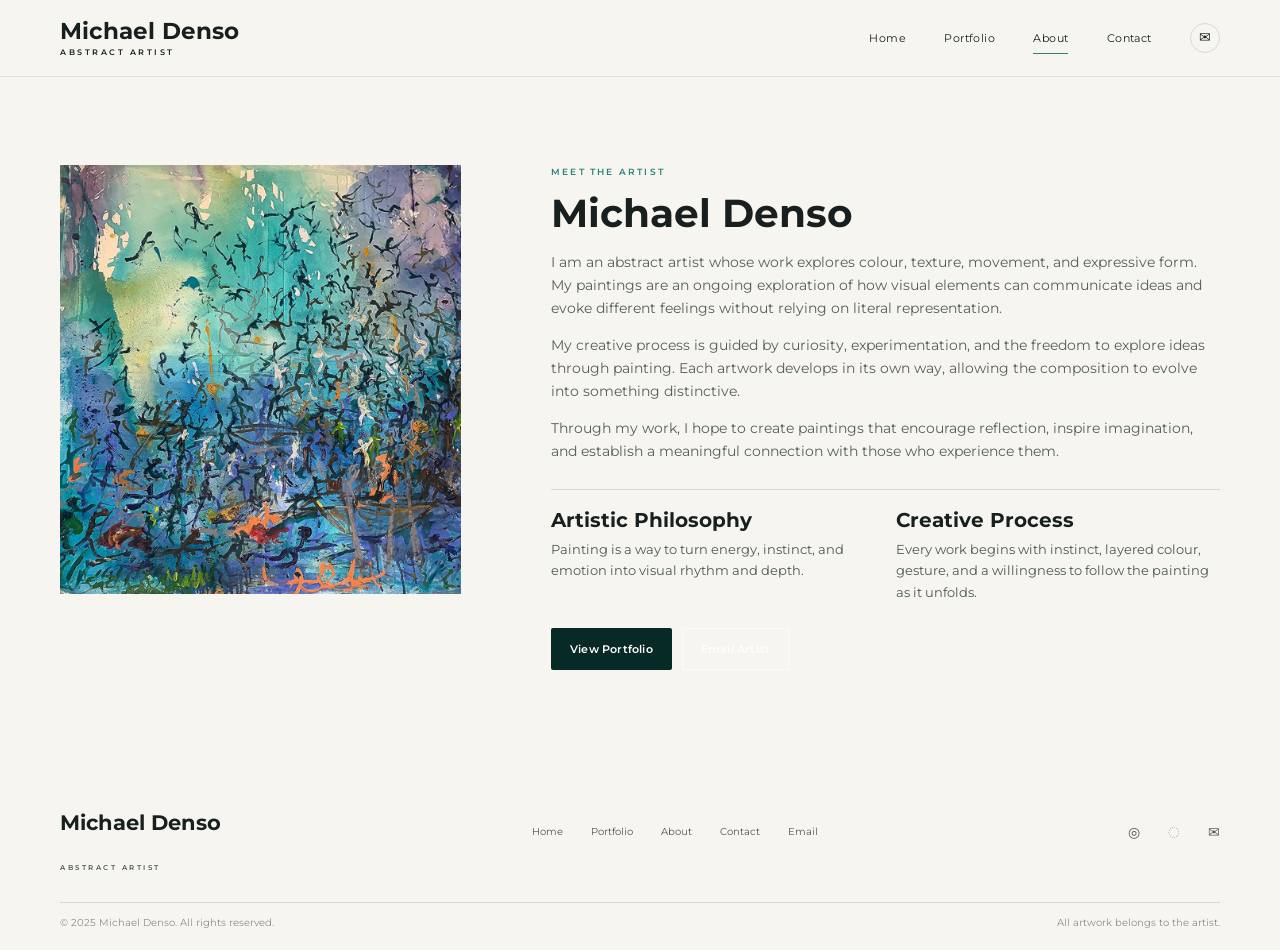
==== about.html @ 4f9e9b31 "Build responsive artist portfolio" ====
<!DOCTYPE html>
<html lang="en">
  <head>
    <meta charset="UTF-8" />
    <meta name="viewport" content="width=device-width, initial-scale=1.0" />
    <meta
      name="description"
      content="Learn about abstract artist Michael Denso, his process, and the ideas behind his paintings."
    />
    <title>About | Michael Denso</title>
    <link rel="stylesheet" href="css/style.css" />
  </head>
  <body data-page="about">
    <header class="site-header">
      <div class="container header-inner">
        <a href="index.html" class="brand" aria-label="Michael Denso home page">
          <span class="brand-name">Michael Denso</span>
          <span class="brand-subtitle">ABSTRACT ARTIST</span>
        </a>

        <button
          class="nav-toggle"
          type="button"
          aria-expanded="false"
          aria-controls="siteNav"
          aria-label="Open navigation menu"
        >
          <span></span>
          <span></span>
          <span></span>
        </button>

        <nav class="site-nav" id="siteNav" aria-label="Main navigation">
          <a href="index.html" class="nav-link">Home</a>
          <a href="portfolio.html" class="nav-link">Portfolio</a>
          <a href="about.html" class="nav-link active">About</a>
          <a href="contact.html" class="nav-link">Contact</a>
          <a href="mailto:michaeldenso@gmail.com" class="nav-email" aria-label="Email Michael Denso">✉</a>
        </nav>
      </div>
    </header>

    <main class="page-shell">
      <section class="page-section about-section">
        <div class="container about-grid">
          <div class="about-image-panel">
            <img src="img/u.jpeg" alt="Portrait of artist Michael Denso standing before an abstract painting" class="about-portrait" />
          </div>
          <div class="about-copy">
            <p class="section-kicker">MEET THE ARTIST</p>
            <h1>Michael Denso</h1>

            <div class="about-text-block">
              <p>
                I am an abstract artist whose work explores colour, texture, movement, and expressive form.
                My paintings are an ongoing exploration of how visual elements can communicate ideas and evoke different feelings without relying on literal representation.
              </p>
              <p>
                My creative process is guided by curiosity, experimentation, and the freedom to explore ideas through painting.
                Each artwork develops in its own way, allowing the composition to evolve into something distinctive.
              </p>
              <p>
                Through my work, I hope to create paintings that encourage reflection, inspire imagination, and establish a meaningful connection with those who experience them.
              </p>
            </div>

            <div class="about-details">
              <div>
                <h2>Artistic Philosophy</h2>
                <p>Painting is a way to turn energy, instinct, and emotion into visual rhythm and depth.</p>
              </div>
              <div>
                <h2>Creative Process</h2>
                <p>Every work begins with instinct, layered colour, gesture, and a willingness to follow the painting as it unfolds.</p>
              </div>
            </div>

            <div class="about-actions">
              <a href="portfolio.html" class="btn btn-primary">View Portfolio</a>
              <a href="mailto:michaeldenso@gmail.com?subject=Enquiry" class="btn btn-secondary">Email Artist</a>
            </div>
          </div>
        </div>
      </section>
    </main>

    <footer class="site-footer">
      <div class="container footer-inner">
        <div>
          <p class="footer-name">Michael Denso</p>
          <p class="footer-subtitle">ABSTRACT ARTIST</p>
        </div>
        <div class="footer-links">
          <a href="index.html">Home</a>
          <a href="portfolio.html">Portfolio</a>
          <a href="about.html">About</a>
          <a href="contact.html">Contact</a>
          <a href="mailto:michaeldenso@gmail.com">Email</a>
        </div>
        <div class="footer-social" aria-label="Social media links">
          <a href="#" aria-label="Instagram">◎</a>
          <a href="#" aria-label="Facebook">◌</a>
          <a href="#" aria-label="Mail">✉</a>
        </div>
      </div>
      <div class="container footer-meta">
        <p>© 2025 Michael Denso. All rights reserved.</p>
        <p>All artwork belongs to the artist.</p>
      </div>
    </footer>

    <script src="js/main.js"></script>
  </body>
</html>
---- css/style.css ----
@import url("https://fonts.googleapis.com/css2?family=Montserrat:wght@300;400;500;600;700&display=swap");

:root {
	--paper: #f7f5f0;
	--paper-deep: #eeeae2;
	--white: #fffefa;
	--ink: #17201e;
	--muted: #4e5954;
	--line: #d9d8d0;
	--green: #123b35;
	--green-dark: #082a27;
	--teal: #2d817b;
	--serif: "Montserrat", "Segoe UI", Arial, sans-serif;
	--sans: "Montserrat", "Segoe UI", Arial, sans-serif;
	--content: 1160px;
	--ease: 260ms ease;
}

*,
*::before,
*::after {
	box-sizing: border-box;
}

html {
	scroll-behavior: smooth;
}

body {
	margin: 0;
	color: var(--ink);
	background: var(--paper);
	font-family: var(--sans);
	font-size: 16px;
	font-weight: 400;
	line-height: 1.65;
	-webkit-font-smoothing: antialiased;
}

img {
	display: block;
	max-width: 100%;
}

a {
	color: inherit;
	text-decoration: none;
}

button,
input,
textarea {
	font: inherit;
}

.container {
	width: min(var(--content), calc(100% - 64px));
	margin-inline: auto;
}

.hidden {
	display: none !important;
}

.site-header {
	position: relative;
	z-index: 20;
	background: var(--paper);
	border-bottom: 1px solid rgba(23, 32, 30, 0.09);
}

body[data-page="home"] .site-header {
	position: absolute;
	inset: 0 0 auto;
	border-bottom: 0;
	color: var(--white);
	background: transparent;
}

body[data-page="home"] .brand-subtitle,
body[data-page="home"] .nav-link,
body[data-page="home"] .nav-email {
	color: var(--white);
}

body[data-page="home"] .nav-email,
body[data-page="home"] .nav-toggle {
	border-color: rgba(255, 255, 255, 0.45);
}

body[data-page="home"] .nav-toggle span {
	background: var(--white);
}

.header-inner {
	min-height: 76px;
	display: flex;
	align-items: center;
	justify-content: space-between;
	gap: 32px;
}

.brand {
	display: inline-flex;
	flex: 0 0 auto;
	flex-direction: column;
	align-items: flex-start;
	line-height: 1;
}

.brand-name,
.footer-name {
	font-family: var(--serif);
	font-size: 23px;
	font-weight: 700;
	font-style: normal;
	letter-spacing: 0;
}

.brand-subtitle,
.footer-subtitle {
	margin-top: 5px;
	font-size: 8px;
	font-weight: 600;
	letter-spacing: 2.5px;
}

.site-nav {
	display: flex;
	align-items: center;
	gap: clamp(20px, 3vw, 42px);
}

.nav-link,
.nav-email {
	color: var(--ink);
	font-size: 11px;
	letter-spacing: 0.4px;
	transition: color var(--ease);
}

.nav-link {
	position: relative;
	padding-block: 10px;
}

.nav-link::after {
	position: absolute;
	right: 0;
	bottom: 3px;
	left: 0;
	height: 1px;
	background: var(--teal);
	content: "";
	transform: scaleX(0);
	transform-origin: left;
	transition: transform var(--ease);
}

.nav-link:hover::after,
.nav-link.active::after {
	transform: scaleX(1);
}

.nav-email {
	display: grid;
	width: 30px;
	height: 30px;
	place-items: center;
	border: 1px solid var(--line);
	border-radius: 50%;
	font-size: 14px;
}

.nav-toggle {
	display: none;
	width: 42px;
	height: 42px;
	padding: 10px;
	border: 1px solid var(--line);
	border-radius: 50%;
	background: transparent;
	cursor: pointer;
}

.nav-toggle span {
	display: block;
	height: 1px;
	margin: 5px 0;
	background: var(--ink);
	transition: transform var(--ease), opacity var(--ease);
}

.nav-toggle[aria-expanded="true"] span:first-child {
	transform: translateY(6px) rotate(45deg);
}

.nav-toggle[aria-expanded="true"] span:nth-child(2) {
	opacity: 0;
}

.nav-toggle[aria-expanded="true"] span:last-child {
	transform: translateY(-6px) rotate(-45deg);
}

.hero {
	position: relative;
	min-height: min(650px, 72vw);
	display: flex;
	align-items: center;
	overflow: hidden;
	color: var(--white);
	background-color: var(--green-dark);
	background-image: url("../img/2.jpeg");
	background-position: center 43%;
	background-size: cover;
}

.hero::before {
	position: absolute;
	inset: 0;
	background: linear-gradient(90deg, rgba(4, 24, 20, 0.76) 0%, rgba(4, 24, 20, 0.42) 38%, rgba(4, 24, 20, 0.03) 100%);
	content: "";
}

.hero-overlay {
	position: absolute;
	inset: 0;
	background: linear-gradient(0deg, rgba(2, 18, 16, 0.18), transparent 60%);
}

.hero-inner {
	position: relative;
	z-index: 1;
	padding-block: 74px;
}

.hero-copy {
	max-width: 550px;
	animation: rise-in 850ms both;
}

.eyebrow,
.section-kicker {
	margin: 0 0 13px;
	font-size: 9px;
	font-weight: 600;
	letter-spacing: 2.2px;
	text-transform: uppercase;
}

.eyebrow {
	color: rgba(255, 255, 255, 0.82);
}

.hero h1,
.page-section h1,
.page-section h2 {
	margin: 0;
	font-family: var(--serif);
	font-weight: 700;
	letter-spacing: 0;
	line-height: 1.07;
}

.hero h1 {
	max-width: 480px;
	font-size: clamp(48px, 6.5vw, 82px);
}

.hero-subtext {
	margin: 18px 0 0;
	font-family: var(--serif);
	font-size: 19px;
}

.hero-description {
	max-width: 470px;
	margin: 13px 0 0;
	color: rgba(255, 255, 255, 0.87);
	font-size: 15px;
	line-height: 1.8;
}

.hero-actions {
	display: flex;
	flex-wrap: wrap;
	gap: 10px;
	margin-top: 25px;
}

.btn {
	display: inline-flex;
	min-height: 42px;
	align-items: center;
	justify-content: center;
	padding: 10px 18px;
	border: 1px solid transparent;
	border-radius: 2px;
	font-size: 11px;
	font-weight: 600;
	letter-spacing: 0.2px;
	transition: color var(--ease), background-color var(--ease), border-color var(--ease), transform var(--ease);
}

.btn:hover {
	transform: translateY(-2px);
}

.btn-primary {
	color: var(--white);
	background: var(--green-dark);
}

.btn-primary:hover {
	background: var(--teal);
}

.hero .btn-primary,
.cta-panel .btn-primary {
	color: var(--ink);
	background: var(--white);
}

.hero .btn-primary:hover,
.cta-panel .btn-primary:hover {
	color: var(--white);
	background: var(--teal);
}

.btn-secondary {
	border-color: rgba(255, 255, 255, 0.58);
	color: var(--white);
	background: rgba(255, 255, 255, 0.06);
}

.btn-secondary:hover {
	color: var(--ink);
	background: var(--white);
}

.page-section {
	padding-block: clamp(52px, 7vw, 88px);
}

.section-head {
	display: flex;
	align-items: baseline;
	justify-content: space-between;
	gap: 20px;
	margin-bottom: 24px;
}

.section-head h2,
.page-section h1 {
	font-size: clamp(27px, 3.3vw, 39px);
}

.text-link,
.art-link {
	border-bottom: 1px solid var(--line);
	color: var(--muted);
	font-size: 10px;
	letter-spacing: 0.7px;
	text-transform: uppercase;
	transition: color var(--ease), border-color var(--ease);
}

.text-link:hover,
.art-link:hover {
	border-color: var(--teal);
	color: var(--teal);
}

.featured-grid {
	display: grid;
	grid-template-columns: repeat(3, minmax(0, 1fr));
	gap: 18px;
}

.art-card,
.gallery-item {
	min-width: 0;
	background: transparent;
	animation: rise-in 700ms both;
}

.art-card:nth-child(2),
.gallery-item:nth-child(2) {
	animation-delay: 90ms;
}

.art-card:nth-child(3),
.gallery-item:nth-child(3) {
	animation-delay: 180ms;
}

.art-image-wrap,
.gallery-image-wrap {
	aspect-ratio: 1 / 1;
	overflow: hidden;
	background: var(--paper-deep);
}

.art-image,
.gallery-image {
	width: 100%;
	height: 100%;
	object-fit: cover;
	transition: transform 650ms cubic-bezier(0.2, 0.65, 0.3, 1);
}

.art-card:hover .art-image,
.gallery-item:hover .gallery-image {
	transform: scale(1.035);
}

.art-card-body,
.gallery-body {
	padding: 11px 1px 0;
}

.art-title,
.gallery-body h3 {
	margin: 0 0 3px;
	font-family: var(--serif);
	font-size: 17px;
	font-weight: 600;
}

.art-meta,
.gallery-meta {
	margin: 0;
	color: var(--muted);
	font-size: 12px;
	line-height: 1.75;
}

.art-link {
	display: inline-block;
	margin-top: 8px;
}

.intro-section {
	background: #efede7;
}

.intro-layout {
	display: grid;
	grid-template-columns: minmax(0, 1fr) minmax(0, 1.05fr);
	align-items: center;
	gap: clamp(36px, 7vw, 92px);
}

.intro-image-wrap {
	min-height: 330px;
	overflow: hidden;
	background: var(--paper-deep);
}

.intro-image {
	width: 100%;
	height: 100%;
	min-height: 330px;
	object-fit: cover;
	object-position: center 38%;
}

.section-kicker {
	color: var(--teal);
}

.intro-copy h2 {
	margin-bottom: 18px;
	font-size: clamp(31px, 3.4vw, 42px);
}

.intro-copy > p:not(.section-kicker) {
	max-width: 560px;
	margin: 0 0 22px;
	color: #555f5a;
	font-size: 15px;
}

.cta-section {
	padding-top: 0;
}

.cta-panel {
	position: relative;
	min-height: 310px;
	display: grid;
	place-items: center;
	overflow: hidden;
	color: var(--white);
	background-color: var(--green-dark);
	background-image: url("../img/3.jpeg");
	background-position: center 56%;
	background-size: cover;
}

.cta-panel::before {
	position: absolute;
	inset: 0;
	background: rgba(4, 30, 27, 0.76);
	content: "";
	transition: background-color 400ms ease;
}

.cta-panel:hover::before {
	background: rgba(4, 30, 27, 0.67);
}

.cta-copy {
	position: relative;
	z-index: 1;
	width: min(600px, calc(100% - 40px));
	padding-block: 48px;
	text-align: center;
}

.cta-copy h2 {
	font-size: clamp(27px, 3.4vw, 40px);
}

.cta-copy p {
	margin: 12px auto 20px;
	color: rgba(255, 255, 255, 0.83);
	font-size: 14px;
}

.site-footer {
	padding-top: 27px;
	background: var(--paper);
}

.footer-inner {
	display: flex;
	align-items: center;
	justify-content: space-between;
	gap: 24px;
	padding-bottom: 22px;
	border-bottom: 1px solid var(--line);
}

.footer-name {
	font-size: 21px;
}

.footer-subtitle {
	color: var(--muted);
	font-size: 7px;
}

.footer-links,
.footer-social {
	display: flex;
	align-items: center;
	gap: clamp(12px, 2.3vw, 28px);
}

.footer-links a,
.footer-social a {
	color: var(--muted);
	font-size: 10px;
	transition: color var(--ease);
}

.footer-links a:hover,
.footer-social a:hover {
	color: var(--teal);
}

.footer-social a {
	font-size: 14px;
}

.footer-meta {
	display: flex;
	justify-content: space-between;
	gap: 12px;
	padding-block: 12px 18px;
	color: #8b908c;
	font-size: 10px;
}

.footer-meta p {
	margin: 0;
}

.page-shell {
	min-height: 60vh;
}

.portfolio-section,
.artwork-section,
.about-section,
.contact-section {
	min-height: 65vh;
}

.section-head-compact {
	margin-bottom: 27px;
}

.section-head-compact .section-kicker {
	margin-bottom: 9px;
}

.filter-bar {
	display: flex;
	flex-wrap: wrap;
	gap: 8px;
	margin-bottom: 25px;
}

.filter-btn {
	min-height: 32px;
	padding: 7px 13px;
	border: 1px solid var(--line);
	border-radius: 99px;
	color: var(--muted);
	background: transparent;
	cursor: pointer;
	font-size: 10px;
	transition: color var(--ease), background var(--ease), border-color var(--ease);
}

.filter-btn:hover,
.filter-btn.is-active {
	border-color: var(--green-dark);
	color: var(--white);
	background: var(--green-dark);
}

.gallery-grid {
	display: grid;
	grid-template-columns: repeat(4, minmax(0, 1fr));
	gap: 26px 16px;
}

.gallery-item:nth-child(4n + 2) {
	animation-delay: 70ms;
}

.gallery-item:nth-child(4n + 3) {
	animation-delay: 140ms;
}

.gallery-item:nth-child(4n + 4) {
	animation-delay: 210ms;
}

.empty-state {
	padding: 34px 18px;
	border: 1px dashed var(--line);
	color: var(--muted);
	text-align: center;
}

.artwork-layout {
	display: grid;
	grid-template-columns: minmax(0, 1.25fr) minmax(280px, 0.75fr);
	align-items: start;
	gap: clamp(32px, 6vw, 76px);
}

.artwork-main-image {
	width: 100%;
	max-height: 78vh;
	object-fit: contain;
	background: var(--paper-deep);
}

.artwork-details {
	padding-top: 5px;
}

.breadcrumb {
	display: inline-block;
	margin-bottom: 22px;
	color: var(--muted);
	font-size: 11px;
	transition: color var(--ease);
}

.breadcrumb:hover {
	color: var(--teal);
}

.artwork-title {
	margin: 0 0 15px;
	font-family: var(--serif);
	font-size: clamp(32px, 4vw, 45px);
	font-weight: 700;
	line-height: 1.08;
}

.detail-meta {
	display: grid;
	gap: 5px;
	padding-block: 0 17px;
	border-bottom: 1px solid var(--line);
	color: var(--muted);
	font-size: 13px;
}

.detail-meta strong {
	color: var(--ink);
	font-weight: 600;
}

.artwork-description {
	margin-block: 18px;
	color: #555f5a;
	font-size: 14px;
}

.price-note {
	margin: 0 0 14px;
	font-family: var(--serif);
	font-size: 17px;
}

.artwork-actions {
	display: flex;
	flex-wrap: wrap;
	gap: 10px;
}

.related-grid {
	display: grid;
	grid-template-columns: repeat(3, minmax(0, 1fr));
	gap: 12px;
	margin-top: 28px;
}

.related-card img {
	width: 100%;
	aspect-ratio: 1;
	object-fit: cover;
	transition: opacity var(--ease);
}

.related-card:hover img {
	opacity: 0.8;
}

.not-found {
	max-width: 620px;
	margin: 30px auto;
	padding: 50px 24px;
	background: var(--paper-deep);
	text-align: center;
}

.not-found h1 {
	margin: 0 0 10px;
	font-family: var(--serif);
	font-size: 38px;
	font-weight: 700;
}

.not-found p {
	margin: 0 auto 20px;
	color: var(--muted);
}

.about-grid {
	display: grid;
	grid-template-columns: minmax(250px, 0.75fr) minmax(0, 1.25fr);
	align-items: start;
	gap: clamp(35px, 7vw, 90px);
}

.about-portrait {
	width: 100%;
	max-height: 680px;
	object-fit: cover;
	object-position: center 35%;
}

.about-copy h1 {
	margin-bottom: 16px;
}

.about-text-block {
	color: #555f5a;
	font-size: 14px;
}

.about-text-block p {
	margin: 0 0 14px;
}

.about-details {
	display: grid;
	grid-template-columns: repeat(2, minmax(0, 1fr));
	gap: 22px;
	margin-top: 26px;
	padding-top: 20px;
	border-top: 1px solid var(--line);
}

.about-details h2 {
	margin: 0 0 7px;
	font-size: 20px;
}

.about-details p {
	margin: 0;
	color: var(--muted);
	font-size: 13px;
}

.about-actions {
	display: flex;
	flex-wrap: wrap;
	gap: 10px;
	margin-top: 25px;
}

.contact-wrap {
	display: grid;
	grid-template-columns: minmax(220px, 0.8fr) minmax(0, 1.2fr);
	gap: clamp(35px, 8vw, 110px);
	align-items: start;
}

.contact-copy h1 {
	margin-bottom: 17px;
}

.contact-copy > p:not(.section-kicker):not(.contact-email-label) {
	max-width: 400px;
	color: var(--muted);
	font-size: 14px;
}

.contact-email-label {
	margin: 25px 0 4px;
	color: var(--muted);
	font-size: 10px;
	letter-spacing: 1px;
	text-transform: uppercase;
}

.contact-email {
	font-family: var(--serif);
	font-size: 17px;
}

.contact-form {
	padding: 0;
}

.field-group {
	margin-bottom: 14px;
}

.field-group label {
	display: block;
	margin-bottom: 5px;
	font-size: 11px;
	font-weight: 600;
}

.field-group input,
.field-group textarea {
	width: 100%;
	padding: 10px 11px;
	border: 1px solid var(--line);
	border-radius: 0;
	color: var(--ink);
	background: rgba(255, 255, 255, 0.42);
	font-size: 14px;
	transition: border-color var(--ease), background var(--ease);
}

.field-group input:focus,
.field-group textarea:focus {
	border-color: var(--teal);
	outline: 2px solid rgba(45, 129, 123, 0.16);
	background: var(--white);
}

.field-group textarea {
	min-height: 130px;
	resize: vertical;
}

.field-error {
	min-height: 16px;
	margin: 4px 0 0;
	color: #a23636;
	font-size: 11px;
}

.form-summary {
	margin-bottom: 16px;
	padding: 10px 12px;
	border-left: 2px solid #a23636;
	color: #722626;
	background: #f4e8e5;
	font-size: 12px;
}

.send-note {
	max-width: 480px;
	margin-top: 11px;
	color: var(--muted);
	font-size: 12px;
}

:focus-visible {
	outline: 2px solid var(--teal);
	outline-offset: 3px;
}

@keyframes rise-in {
	from {
		opacity: 0;
		transform: translateY(14px);
	}
	to {
		opacity: 1;
		transform: translateY(0);
	}
}

@media (max-width: 900px) {
	.container {
		width: min(var(--content), calc(100% - 42px));
	}

	.gallery-grid {
		grid-template-columns: repeat(3, minmax(0, 1fr));
	}

	.artwork-layout {
		grid-template-columns: minmax(0, 1.1fr) minmax(240px, 0.9fr);
		gap: 30px;
	}

	.intro-layout,
	.about-grid,
	.contact-wrap {
		gap: 30px;
	}

	.footer-inner {
		flex-wrap: wrap;
	}
}

@media (max-width: 680px) {
	.container {
		width: calc(100% - 36px);
	}

	.header-inner {
		min-height: 68px;
	}

	.brand-name {
		font-size: 21px;
	}

	.nav-toggle {
		display: block;
		flex: 0 0 auto;
	}

	.site-nav {
		position: absolute;
		top: calc(100% + 1px);
		right: 0;
		left: 0;
		display: flex;
		flex-direction: column;
		align-items: stretch;
		gap: 0;
		padding: 8px 18px 14px;
		border-bottom: 1px solid var(--line);
		background: var(--paper);
		opacity: 0;
		pointer-events: none;
		transform: translateY(-8px);
		transition: opacity var(--ease), transform var(--ease);
	}

	.site-nav.is-open {
		opacity: 1;
		pointer-events: auto;
		transform: translateY(0);
	}

	body[data-page="home"] .site-nav {
		background: var(--paper);
	}

	body[data-page="home"] .site-nav .nav-link,
	body[data-page="home"] .site-nav .nav-email {
		color: var(--ink);
	}

	body[data-page="home"] .site-nav .nav-email {
		border-color: var(--line);
	}

	.nav-link {
		padding: 12px 0;
		border-bottom: 1px solid rgba(23, 32, 30, 0.08);
	}

	.nav-link::after {
		display: none;
	}

	.nav-email {
		margin-top: 11px;
	}

	.hero {
		min-height: 570px;
		min-height: min(690px, calc(100svh - 68px));
		align-items: end;
		background-position: 52% center;
	}

	.hero::before {
		background: linear-gradient(0deg, rgba(4, 22, 19, 0.78), rgba(4, 22, 19, 0.25) 76%, rgba(4, 22, 19, 0.05));
	}

	.hero-inner {
		padding-block: 45px 38px;
	}

	.hero h1 {
		max-width: 390px;
		font-size: clamp(48px, 14vw, 68px);
	}

	.hero-subtext {
		font-size: 17px;
	}

	.hero-description {
		font-size: 12px;
	}

	.page-section {
		padding-block: 52px;
	}

	.featured-grid {
		grid-template-columns: repeat(2, minmax(0, 1fr));
		gap: 20px 12px;
	}

	.featured-grid .art-card:last-child {
		display: none;
	}

	.section-head {
		align-items: baseline;
		margin-bottom: 17px;
	}

	.section-head h2,
	.page-section h1 {
		font-size: 29px;
	}

	.intro-section {
		padding-block: 34px;
	}

	.intro-layout,
	.about-grid,
	.contact-wrap,
	.artwork-layout {
		grid-template-columns: 1fr;
	}

	.intro-layout {
		gap: 23px;
	}

	.intro-image-wrap,
	.intro-image {
		min-height: 0;
		height: auto;
		aspect-ratio: 4 / 3;
	}

	.intro-copy {
		padding: 0 1px 5px;
	}

	.intro-copy h2 {
		font-size: 32px;
	}

	.cta-section {
		padding-top: 0;
	}

	.cta-panel {
		min-height: 290px;
	}

	.footer-inner {
		align-items: flex-start;
		flex-direction: column;
		gap: 15px;
	}

	.footer-links {
		flex-wrap: wrap;
		gap: 10px 18px;
	}

	.footer-meta {
		flex-direction: column;
		gap: 4px;
	}

	.gallery-grid {
		grid-template-columns: repeat(2, minmax(0, 1fr));
		gap: 21px 12px;
	}

	.artwork-layout {
		gap: 25px;
	}

	.artwork-main-image {
		max-height: none;
	}

	.related-grid {
		gap: 8px;
	}

	.about-portrait {
		max-height: 520px;
		aspect-ratio: 4 / 3;
	}

	.about-details {
		gap: 16px;
	}

	.contact-form {
		margin-top: 4px;
	}
}

@media (max-width: 390px) {
	.container {
		width: calc(100% - 28px);
	}

	.featured-grid,
	.gallery-grid {
		grid-template-columns: 1fr;
	}

	.featured-grid .art-card:last-child {
		display: block;
	}

	.hero-actions {
		align-items: stretch;
		flex-direction: column;
		width: fit-content;
	}

	.about-details {
		grid-template-columns: 1fr;
	}
}

@media (prefers-reduced-motion: reduce) {
	html {
		scroll-behavior: auto;
	}

	*,
	*::before,
	*::after {
		animation-duration: 0.01ms !important;
		animation-iteration-count: 1 !important;
		scroll-behavior: auto !important;
		transition-duration: 0.01ms !important;
	}
}
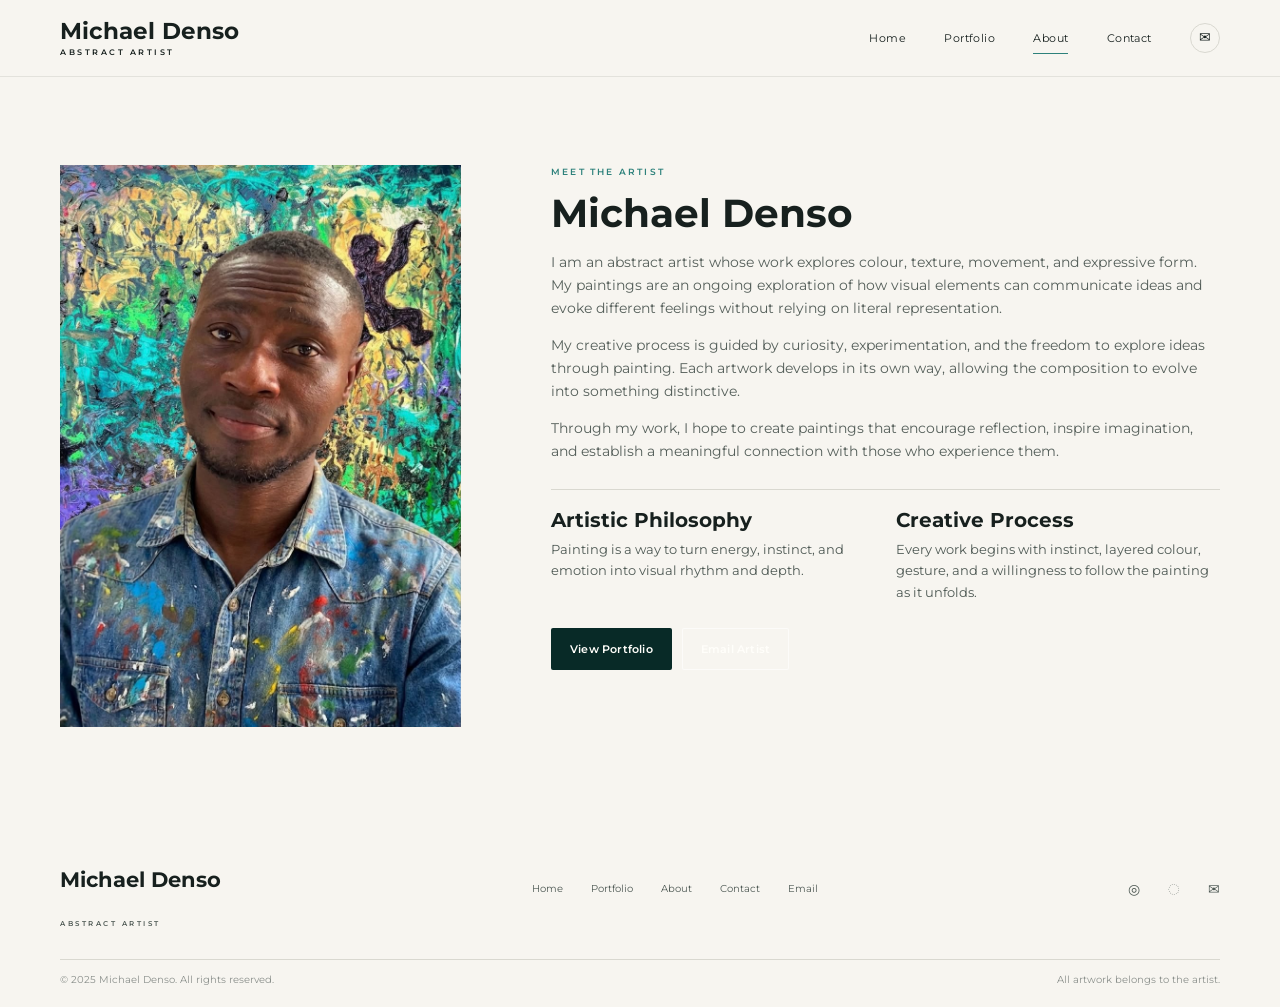
==== commit 8e41953c: "Update artist portfolio imagery Co-authored-by: Copilot <223556219+Copilot@users.noreply.github.com>" ====
--- a/about.html
+++ b/about.html
@@ -44,7 +44,7 @@
       <section class="page-section about-section">
         <div class="container about-grid">
           <div class="about-image-panel">
-            <img src="img/u.jpeg" alt="Portrait of artist Michael Denso standing before an abstract painting" class="about-portrait" />
+            <img src="img/9.jpeg" alt="Portrait of artist Michael Denso standing before an abstract painting" class="about-portrait" />
           </div>
           <div class="about-copy">
             <p class="section-kicker">MEET THE ARTIST</p>
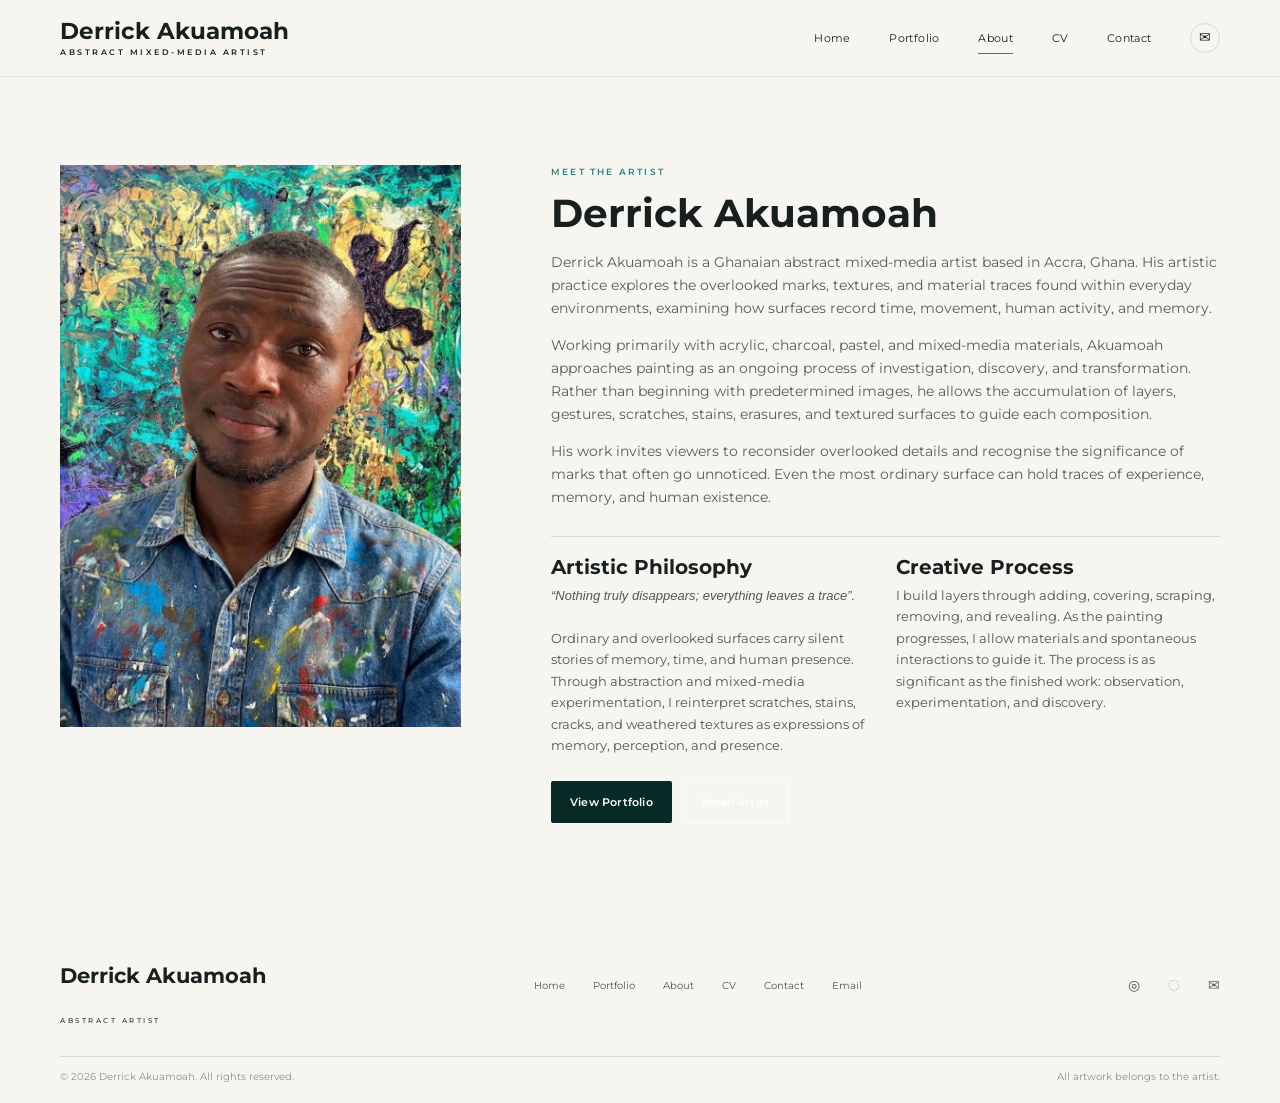
==== commit ad5b519a: "Update artist portfolio and README" ====
--- a/about.html
+++ b/about.html
@@ -5,17 +5,17 @@
     <meta name="viewport" content="width=device-width, initial-scale=1.0" />
     <meta
       name="description"
-      content="Learn about abstract artist Michael Denso, his process, and the ideas behind his paintings."
+      content="Learn about Ghanaian abstract mixed-media artist Derrick Akuamoah, his philosophy, and artistic process."
     />
-    <title>About | Michael Denso</title>
+    <title>About | Derrick Akuamoah</title>
     <link rel="stylesheet" href="css/style.css" />
   </head>
   <body data-page="about">
     <header class="site-header">
       <div class="container header-inner">
-        <a href="index.html" class="brand" aria-label="Michael Denso home page">
-          <span class="brand-name">Michael Denso</span>
-          <span class="brand-subtitle">ABSTRACT ARTIST</span>
+        <a href="index.html" class="brand" aria-label="Derrick Akuamoah home page">
+          <span class="brand-name">Derrick Akuamoah</span>
+          <span class="brand-subtitle">ABSTRACT MIXED-MEDIA ARTIST</span>
         </a>
 
         <button
@@ -34,8 +34,9 @@
           <a href="index.html" class="nav-link">Home</a>
           <a href="portfolio.html" class="nav-link">Portfolio</a>
           <a href="about.html" class="nav-link active">About</a>
+          <a href="cv.html" class="nav-link">CV</a>
           <a href="contact.html" class="nav-link">Contact</a>
-          <a href="mailto:michaeldenso@gmail.com" class="nav-email" aria-label="Email Michael Denso">✉</a>
+          <a href="mailto:34feetart@gmail.com" class="nav-email" aria-label="Email Derrick Akuamoah">✉</a>
         </nav>
       </div>
     </header>
@@ -44,40 +45,53 @@
       <section class="page-section about-section">
         <div class="container about-grid">
           <div class="about-image-panel">
-            <img src="img/9.jpeg" alt="Portrait of artist Michael Denso standing before an abstract painting" class="about-portrait" />
+            <img src="img/9.jpeg" alt="Portrait of artist Derrick Akuamoah standing before an abstract painting" class="about-portrait" />
           </div>
           <div class="about-copy">
             <p class="section-kicker">MEET THE ARTIST</p>
-            <h1>Michael Denso</h1>
+            <h1>Derrick Akuamoah</h1>
 
             <div class="about-text-block">
               <p>
-                I am an abstract artist whose work explores colour, texture, movement, and expressive form.
-                My paintings are an ongoing exploration of how visual elements can communicate ideas and evoke different feelings without relying on literal representation.
+                Derrick Akuamoah is a Ghanaian abstract mixed-media artist based in Accra, Ghana.
+                His artistic practice explores the overlooked marks, textures, and material traces found within everyday environments,
+                examining how surfaces record time, movement, human activity, and memory.
               </p>
               <p>
-                My creative process is guided by curiosity, experimentation, and the freedom to explore ideas through painting.
-                Each artwork develops in its own way, allowing the composition to evolve into something distinctive.
+                Working primarily with acrylic, charcoal, pastel, and mixed-media materials, Akuamoah approaches painting as an ongoing
+                process of investigation, discovery, and transformation. Rather than beginning with predetermined images, he allows the
+                accumulation of layers, gestures, scratches, stains, erasures, and textured surfaces to guide each composition.
               </p>
               <p>
-                Through my work, I hope to create paintings that encourage reflection, inspire imagination, and establish a meaningful connection with those who experience them.
+                His work invites viewers to reconsider overlooked details and recognise the significance of marks that often go unnoticed.
+                Even the most ordinary surface can hold traces of experience, memory, and human existence.
               </p>
             </div>
 
             <div class="about-details">
               <div>
                 <h2>Artistic Philosophy</h2>
-                <p>Painting is a way to turn energy, instinct, and emotion into visual rhythm and depth.</p>
+                <p>
+                  <em>“Nothing truly disappears; everything leaves a trace”.</em>
+                  <br /><br />
+                  Ordinary and overlooked surfaces carry silent stories of memory, time, and human presence.
+                  Through abstraction and mixed-media experimentation, I reinterpret scratches, stains, cracks,
+                  and weathered textures as expressions of memory, perception, and presence.
+                </p>
               </div>
               <div>
                 <h2>Creative Process</h2>
-                <p>Every work begins with instinct, layered colour, gesture, and a willingness to follow the painting as it unfolds.</p>
+                <p>
+                  I build layers through adding, covering, scraping, removing, and revealing. As the painting progresses,
+                  I allow materials and spontaneous interactions to guide it. The process is as significant as the finished work:
+                  observation, experimentation, and discovery.
+                </p>
               </div>
             </div>
 
             <div class="about-actions">
               <a href="portfolio.html" class="btn btn-primary">View Portfolio</a>
-              <a href="mailto:michaeldenso@gmail.com?subject=Enquiry" class="btn btn-secondary">Email Artist</a>
+              <a href="mailto:34feetart@gmail.com?subject=Enquiry" class="btn btn-secondary">Email Artist</a>
             </div>
           </div>
         </div>
@@ -87,28 +101,29 @@
     <footer class="site-footer">
       <div class="container footer-inner">
         <div>
-          <p class="footer-name">Michael Denso</p>
+          <p class="footer-name">Derrick Akuamoah</p>
           <p class="footer-subtitle">ABSTRACT ARTIST</p>
         </div>
         <div class="footer-links">
           <a href="index.html">Home</a>
           <a href="portfolio.html">Portfolio</a>
           <a href="about.html">About</a>
+          <a href="cv.html">CV</a>
           <a href="contact.html">Contact</a>
-          <a href="mailto:michaeldenso@gmail.com">Email</a>
+          <a href="mailto:34feetart@gmail.com">Email</a>
         </div>
         <div class="footer-social" aria-label="Social media links">
           <a href="#" aria-label="Instagram">◎</a>
-          <a href="#" aria-label="Facebook">◌</a>
+          <a href="#" aria-label="Facebook">◌</a>     
           <a href="#" aria-label="Mail">✉</a>
         </div>
       </div>
       <div class="container footer-meta">
-        <p>© 2025 Michael Denso. All rights reserved.</p>
+        <p>© 2026 Derrick Akuamoah. All rights reserved.</p>
         <p>All artwork belongs to the artist.</p>
       </div>
     </footer>
 
-    <script src="js/main.js"></script>
+    <script src="js/main.js?v=2"></script>
   </body>
 </html>
--- a/css/style.css
+++ b/css/style.css
@@ -211,8 +211,8 @@
 	overflow: hidden;
 	color: var(--white);
 	background-color: var(--green-dark);
-	background-image: url("../img/2.jpeg");
-	background-position: center 43%;
+	background-image: url("../img/landing-page-14.jpeg");
+	background-position: center 50%;
 	background-size: cover;
 }
 
@@ -809,6 +809,57 @@
 
 .about-details p {
 	margin: 0;
+	color: var(--muted);
+	font-size: 13px;
+}
+
+.cv-grid {
+	display: grid;
+	grid-template-columns: 0.72fr 1.28fr;
+	gap: 52px;
+}
+
+.cv-profile {
+	align-self: start;
+	padding: 28px;
+	background: var(--green-dark);
+	color: var(--white);
+}
+
+.cv-profile h1 {
+	margin: 6px 0 12px;
+}
+
+.cv-profile p {
+	margin: 6px 0;
+	color: rgba(255, 255, 255, 0.82);
+}
+
+.cv-section {
+	padding: 22px 0;
+	border-top: 1px solid var(--line);
+}
+
+.cv-section:first-child {
+	padding-top: 0;
+	border-top: 0;
+}
+
+.cv-section h2 {
+	margin: 0 0 14px;
+	font-size: 22px;
+}
+
+.cv-entry {
+	margin-bottom: 14px;
+}
+
+.cv-entry strong,
+.cv-entry span {
+	display: block;
+}
+
+.cv-entry span {
 	color: var(--muted);
 	font-size: 13px;
 }
@@ -1079,7 +1130,8 @@
 	.intro-layout,
 	.about-grid,
 	.contact-wrap,
-	.artwork-layout {
+	.artwork-layout,
+	.cv-grid {
 		grid-template-columns: 1fr;
 	}
 
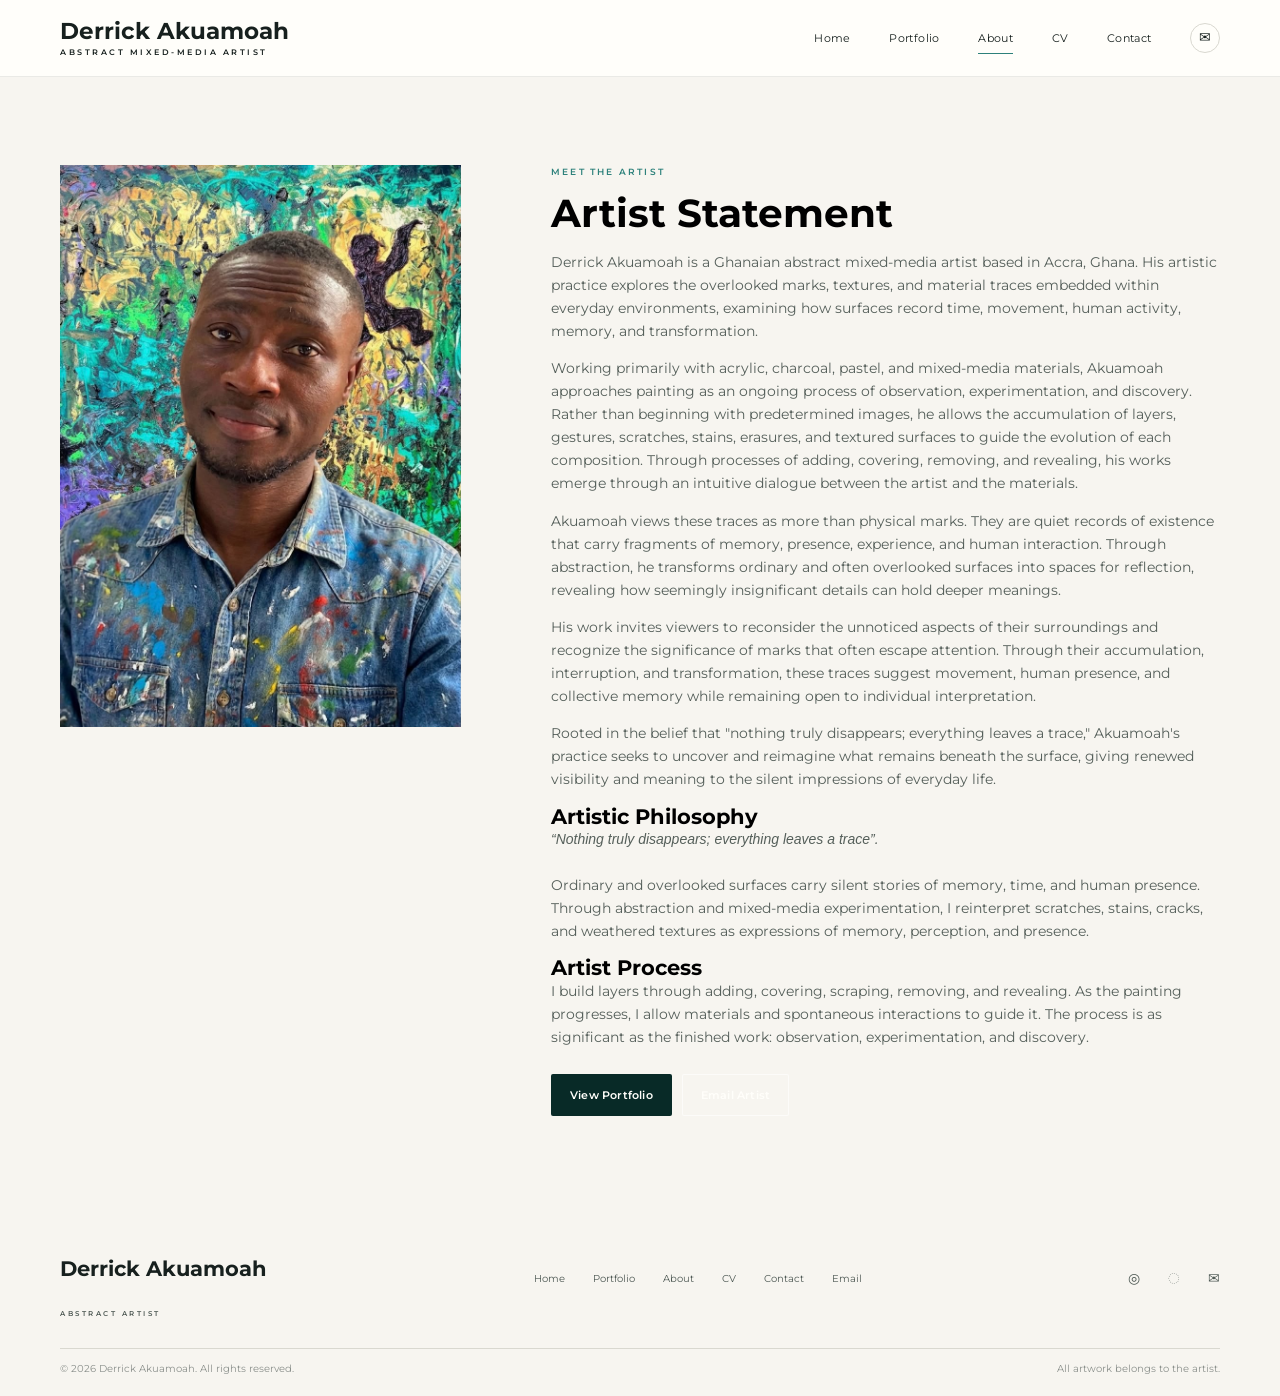
==== commit 03b695d9: "Update portfolio pages and content Co-authored-by: Copilot <223556219+Copilot@users.noreply.github.c" ====
--- a/about.html
+++ b/about.html
@@ -1,129 +1,144 @@
 <!DOCTYPE html>
 <html lang="en">
-  <head>
-    <meta charset="UTF-8" />
-    <meta name="viewport" content="width=device-width, initial-scale=1.0" />
-    <meta
-      name="description"
-      content="Learn about Ghanaian abstract mixed-media artist Derrick Akuamoah, his philosophy, and artistic process."
-    />
-    <title>About | Derrick Akuamoah</title>
-    <link rel="stylesheet" href="css/style.css" />
-  </head>
-  <body data-page="about">
-    <header class="site-header">
-      <div class="container header-inner">
-        <a href="index.html" class="brand" aria-label="Derrick Akuamoah home page">
-          <span class="brand-name">Derrick Akuamoah</span>
-          <span class="brand-subtitle">ABSTRACT MIXED-MEDIA ARTIST</span>
-        </a>
 
-        <button
-          class="nav-toggle"
-          type="button"
-          aria-expanded="false"
-          aria-controls="siteNav"
-          aria-label="Open navigation menu"
-        >
-          <span></span>
-          <span></span>
-          <span></span>
-        </button>
+<head>
+  <!-- Page metadata and the shared stylesheet used throughout the portfolio. -->
+  <meta charset="UTF-8" />
+  <meta name="viewport" content="width=device-width, initial-scale=1.0" />
+  <meta name="description"
+    content="Learn about Ghanaian abstract mixed-media artist Derrick Akuamoah, his philosophy, and artistic process." />
+  <title>About | Derrick Akuamoah</title>
+  <link rel="stylesheet" href="css/style.css" />
+</head>
 
-        <nav class="site-nav" id="siteNav" aria-label="Main navigation">
-          <a href="index.html" class="nav-link">Home</a>
-          <a href="portfolio.html" class="nav-link">Portfolio</a>
-          <a href="about.html" class="nav-link active">About</a>
-          <a href="cv.html" class="nav-link">CV</a>
-          <a href="contact.html" class="nav-link">Contact</a>
-          <a href="mailto:34feetart@gmail.com" class="nav-email" aria-label="Email Derrick Akuamoah">✉</a>
-        </nav>
-      </div>
-    </header>
+<body data-page="about">
+  <!-- Repeated site header provides the home link and main page navigation. -->
+  <header class="site-header">
+    <div class="container header-inner">
+      <a href="index.html" class="brand" aria-label="Derrick Akuamoah home page">
+        <span class="brand-name">Derrick Akuamoah</span>
+        <span class="brand-subtitle">ABSTRACT MIXED-MEDIA ARTIST</span>
+      </a>
 
-    <main class="page-shell">
-      <section class="page-section about-section">
-        <div class="container about-grid">
-          <div class="about-image-panel">
-            <img src="img/9.jpeg" alt="Portrait of artist Derrick Akuamoah standing before an abstract painting" class="about-portrait" />
-          </div>
-          <div class="about-copy">
-            <p class="section-kicker">MEET THE ARTIST</p>
-            <h1>Derrick Akuamoah</h1>
+      <button class="nav-toggle" type="button" aria-expanded="false" aria-controls="siteNav"
+        aria-label="Open navigation menu">
+        <span></span>
+        <span></span>
+        <span></span>
+      </button>
 
-            <div class="about-text-block">
+      <nav class="site-nav" id="siteNav" aria-label="Main navigation">
+        <a href="index.html" class="nav-link">Home</a>
+        <a href="portfolio.html" class="nav-link">Portfolio</a>
+        <a href="about.html" class="nav-link active">About</a>
+        <a href="cv.html" class="nav-link">CV</a>
+        <a href="contact.html" class="nav-link">Contact</a>
+        <a href="mailto:d.akuamoah2018@gmail.com" class="nav-email" aria-label="Email Derrick Akuamoah">✉</a>
+      </nav>
+    </div>
+  </header>
+
+  <main class="page-shell">
+    <!-- Biography, philosophy, process, and portrait introduce the artist's practice. -->
+    <section class="page-section about-section">
+      <div class="container about-grid">
+        <div class="about-image-panel">
+          <img src="img/9.jpeg" alt="Portrait of artist Derrick Akuamoah standing before an abstract painting"
+            class="about-portrait" />
+        </div>
+        <div class="about-copy">
+          <p class="section-kicker">MEET THE ARTIST</p>
+          <h1 style="color: #000;">Artist Statement </h1>
+
+          <div class="about-text-block">
+            <p>Derrick Akuamoah is a Ghanaian abstract mixed-media artist based in Accra, Ghana. His artistic practice
+              explores the overlooked marks, textures, and material traces embedded within everyday environments,
+              examining how surfaces record time, movement, human activity, memory, and transformation.
+
               <p>
-                Derrick Akuamoah is a Ghanaian abstract mixed-media artist based in Accra, Ghana.
-                His artistic practice explores the overlooked marks, textures, and material traces found within everyday environments,
-                examining how surfaces record time, movement, human activity, and memory.
+              Working primarily with acrylic, charcoal, pastel, and mixed-media materials, Akuamoah approaches painting
+              as an ongoing process of observation, experimentation, and discovery. Rather than beginning with
+              predetermined images, he allows the accumulation of layers, gestures, scratches, stains, erasures, and
+              textured surfaces to guide the evolution of each composition. Through processes of adding, covering,
+              removing, and revealing, his works emerge through an intuitive dialogue between the artist and the
+              materials.
+            </p>
+            <p>
+              Akuamoah views these traces as more than physical marks. They are quiet records of existence that carry
+              fragments of memory, presence, experience, and human interaction. Through abstraction, he transforms
+              ordinary and often overlooked surfaces into spaces for reflection, revealing how seemingly insignificant
+              details can hold deeper meanings.
+            </p>
+            <p>
+              His work invites viewers to reconsider the unnoticed aspects of their surroundings and recognize the
+              significance of marks that often escape attention. Through their accumulation, interruption, and
+              transformation, these traces suggest movement, human presence, and collective memory while remaining open
+              to individual interpretation.
               </p>
               <p>
-                Working primarily with acrylic, charcoal, pastel, and mixed-media materials, Akuamoah approaches painting as an ongoing
-                process of investigation, discovery, and transformation. Rather than beginning with predetermined images, he allows the
-                accumulation of layers, gestures, scratches, stains, erasures, and textured surfaces to guide each composition.
+              Rooted in the belief that "nothing truly disappears; everything leaves a trace," Akuamoah's practice seeks
+              to uncover and reimagine what remains beneath the surface, giving renewed visibility and meaning to the
+              silent impressions of everyday life.</p>
+          
+          
+              <h2 style="color: #000;">Artistic Philosophy</h2>
+              <p>
+                <em>“Nothing truly disappears; everything leaves a trace”.</em>
+                <br /><br />
+                Ordinary and overlooked surfaces carry silent stories of memory, time, and human presence.
+                Through abstraction and mixed-media experimentation, I reinterpret scratches, stains, cracks,
+                and weathered textures as expressions of memory, perception, and presence.
               </p>
+            
+          
+              <h2 style="color: #000;">Artist Process</h2>
               <p>
-                His work invites viewers to reconsider overlooked details and recognise the significance of marks that often go unnoticed.
-                Even the most ordinary surface can hold traces of experience, memory, and human existence.
+                I build layers through adding, covering, scraping, removing, and revealing. As the painting progresses,
+                I allow materials and spontaneous interactions to guide it. The process is as significant as the
+                finished work:
+                observation, experimentation, and discovery.
               </p>
             </div>
 
-            <div class="about-details">
-              <div>
-                <h2>Artistic Philosophy</h2>
-                <p>
-                  <em>“Nothing truly disappears; everything leaves a trace”.</em>
-                  <br /><br />
-                  Ordinary and overlooked surfaces carry silent stories of memory, time, and human presence.
-                  Through abstraction and mixed-media experimentation, I reinterpret scratches, stains, cracks,
-                  and weathered textures as expressions of memory, perception, and presence.
-                </p>
-              </div>
-              <div>
-                <h2>Creative Process</h2>
-                <p>
-                  I build layers through adding, covering, scraping, removing, and revealing. As the painting progresses,
-                  I allow materials and spontaneous interactions to guide it. The process is as significant as the finished work:
-                  observation, experimentation, and discovery.
-                </p>
-              </div>
-            </div>
-
-            <div class="about-actions">
-              <a href="portfolio.html" class="btn btn-primary">View Portfolio</a>
-              <a href="mailto:34feetart@gmail.com?subject=Enquiry" class="btn btn-secondary">Email Artist</a>
-            </div>
+      
+          <div class="about-actions">
+            <a href="portfolio.html" class="btn btn-primary">View Portfolio</a>
+            <a href="mailto:d.akuamoah2018@gmail.com?subject=Enquiry" class="btn btn-secondary">Email Artist</a>
           </div>
         </div>
-      </section>
-    </main>
+      </div>
+    </section>
+  </main>
 
-    <footer class="site-footer">
-      <div class="container footer-inner">
-        <div>
-          <p class="footer-name">Derrick Akuamoah</p>
-          <p class="footer-subtitle">ABSTRACT ARTIST</p>
-        </div>
-        <div class="footer-links">
-          <a href="index.html">Home</a>
-          <a href="portfolio.html">Portfolio</a>
-          <a href="about.html">About</a>
-          <a href="cv.html">CV</a>
-          <a href="contact.html">Contact</a>
-          <a href="mailto:34feetart@gmail.com">Email</a>
-        </div>
-        <div class="footer-social" aria-label="Social media links">
-          <a href="#" aria-label="Instagram">◎</a>
-          <a href="#" aria-label="Facebook">◌</a>     
-          <a href="#" aria-label="Mail">✉</a>
-        </div>
+  <!-- Shared footer keeps secondary navigation and artist ownership details consistent. -->
+  <footer class="site-footer">
+    <div class="container footer-inner">
+      <div>
+        <p class="footer-name">Derrick Akuamoah</p>
+        <p class="footer-subtitle">ABSTRACT ARTIST</p>
       </div>
-      <div class="container footer-meta">
-        <p>© 2026 Derrick Akuamoah. All rights reserved.</p>
-        <p>All artwork belongs to the artist.</p>
+      <div class="footer-links">
+        <a href="index.html">Home</a>
+        <a href="portfolio.html">Portfolio</a>
+        <a href="about.html">About</a>
+        <a href="cv.html">CV</a>
+        <a href="contact.html">Contact</a>
+        <a href="mailto:d.akuamoah2018@gmail.com">Email</a>
       </div>
-    </footer>
+      <div class="footer-social" aria-label="Social media links">
+        <a href="#" aria-label="Instagram">◎</a>
+        <a href="#" aria-label="Facebook">◌</a>
+        <a href="#" aria-label="Mail">✉</a>
+      </div>
+    </div>
+    <div class="container footer-meta">
+      <p>© 2026 Derrick Akuamoah. All rights reserved.</p>
+      <p>All artwork belongs to the artist.</p>
+    </div>
+  </footer>
 
-    <script src="js/main.js?v=2"></script>
-  </body>
-</html>
+  <!-- Shared page script also initializes the responsive navigation on this page. -->
+  <script src="js/main.js?v=2"></script>
+</body>
+
+</html>
--- a/css/style.css
+++ b/css/style.css
@@ -1,5 +1,6 @@
 @import url("https://fonts.googleapis.com/css2?family=Montserrat:wght@300;400;500;600;700&display=swap");
 
+/* Shared design tokens keep colors, typography, spacing, and transitions consistent. */
 :root {
 	--paper: #f7f5f0;
 	--paper-deep: #eeeae2;
@@ -16,6 +17,7 @@
 	--ease: 260ms ease;
 }
 
+/* Apply predictable sizing and baseline typography across every page. */
 *,
 *::before,
 *::after {
@@ -62,34 +64,35 @@
 	display: none !important;
 }
 
+/* The inner header aligns the artist identity with desktop and mobile navigation. */
 .site-header {
 	position: relative;
 	z-index: 20;
-	background: var(--paper);
+	background: var(--white);
 	border-bottom: 1px solid rgba(23, 32, 30, 0.09);
 }
 
 body[data-page="home"] .site-header {
 	position: absolute;
 	inset: 0 0 auto;
-	border-bottom: 0;
-	color: var(--white);
-	background: transparent;
+	border-bottom: 1px solid var(--line);
+	color: var(--ink);
+	background: var(--white);
 }
 
 body[data-page="home"] .brand-subtitle,
 body[data-page="home"] .nav-link,
 body[data-page="home"] .nav-email {
-	color: var(--white);
+	color: var(--ink);
 }
 
 body[data-page="home"] .nav-email,
 body[data-page="home"] .nav-toggle {
-	border-color: rgba(255, 255, 255, 0.45);
+	border-color: var(--line);
 }
 
 body[data-page="home"] .nav-toggle span {
-	background: var(--white);
+	background: var(--ink);
 }
 
 .header-inner {
@@ -203,6 +206,7 @@
 	transform: translateY(-6px) rotate(-45deg);
 }
 
+/* The landing hero uses layered imagery and gradients to keep its copy readable. */
 .hero {
 	position: relative;
 	min-height: min(650px, 72vw);
@@ -339,6 +343,7 @@
 	background: var(--white);
 }
 
+/* Shared section spacing and artwork cards are used on the home and portfolio pages. */
 .page-section {
 	padding-block: clamp(52px, 7vw, 88px);
 }
@@ -441,6 +446,7 @@
 	margin-top: 8px;
 }
 
+/* Artist introduction and enquiry panel create two distinct calls to action. */
 .intro-section {
 	background: #efede7;
 }
@@ -529,6 +535,7 @@
 	font-size: 14px;
 }
 
+/* Footer links and metadata form the shared site-wide closing navigation. */
 .site-footer {
 	padding-top: 27px;
 	background: var(--paper);
@@ -592,6 +599,7 @@
 	min-height: 60vh;
 }
 
+/* Portfolio and artwork detail layouts build on the shared section spacing. */
 .portfolio-section,
 .artwork-section,
 .about-section,
@@ -633,6 +641,29 @@
 	background: var(--green-dark);
 }
 
+.texture-studies-intro {
+	max-width: 760px;
+	margin-bottom: 28px;
+	padding: 18px 20px;
+	border-left: 2px solid var(--teal);
+	background: var(--white);
+}
+
+.texture-studies-intro h2 {
+	margin: 0;
+	font-family: var(--serif);
+	font-size: 20px;
+	font-weight: 600;
+	line-height: 1.3;
+}
+
+.texture-studies-intro p {
+	margin: 8px 0 0;
+	color: var(--muted);
+	font-size: 13px;
+	line-height: 1.75;
+}
+
 .gallery-grid {
 	display: grid;
 	grid-template-columns: repeat(4, minmax(0, 1fr));
@@ -665,11 +696,79 @@
 	gap: clamp(32px, 6vw, 76px);
 }
 
+.artwork-image-viewport {
+	display: grid;
+	min-height: 300px;
+	max-height: 78vh;
+	place-items: center;
+	overflow: auto;
+	background: var(--paper-deep);
+}
+
 .artwork-main-image {
 	width: 100%;
 	max-height: 78vh;
 	object-fit: contain;
-	background: var(--paper-deep);
+	transform: scale(1);
+	transform-origin: center;
+	transition: transform 220ms ease;
+	will-change: transform;
+}
+
+.artwork-main-image.is-zoomed {
+	cursor: zoom-out;
+}
+
+.artwork-zoom-controls {
+	display: flex;
+	align-items: center;
+	gap: 10px;
+	margin-top: 12px;
+}
+
+.zoom-button,
+.zoom-reset {
+	min-width: 42px;
+	min-height: 42px;
+	padding: 8px 12px;
+	border: 1px solid var(--line);
+	border-radius: 2px;
+	color: var(--ink);
+	background: var(--white);
+	cursor: pointer;
+	font-size: 16px;
+	transition: background-color var(--ease), border-color var(--ease), color var(--ease);
+	touch-action: manipulation;
+}
+
+.zoom-reset {
+	font-size: 11px;
+}
+
+.zoom-button:hover:not(:disabled),
+.zoom-reset:hover {
+	border-color: var(--green-dark);
+	color: var(--white);
+	background: var(--green-dark);
+}
+
+.zoom-button:disabled {
+	color: #8b908c;
+	cursor: not-allowed;
+}
+
+.zoom-level {
+	min-width: 52px;
+	color: var(--muted);
+	font-size: 12px;
+	text-align: center;
+	font-variant-numeric: tabular-nums;
+}
+
+.zoom-hint {
+	margin: 8px 0 0;
+	color: var(--muted);
+	font-size: 11px;
 }
 
 .artwork-details {
@@ -766,6 +865,7 @@
 	color: var(--muted);
 }
 
+/* Biography and CV layouts arrange longer-form artist information. */
 .about-grid {
 	display: grid;
 	grid-template-columns: minmax(250px, 0.75fr) minmax(0, 1.25fr);
@@ -864,6 +964,7 @@
 	font-size: 13px;
 }
 
+/* Biography calls to action stay grouped and wrap when the available width is narrow. */
 .about-actions {
 	display: flex;
 	flex-wrap: wrap;
@@ -871,6 +972,7 @@
 	margin-top: 25px;
 }
 
+/* Contact page pairs direct contact details with an accessible enquiry form. */
 .contact-wrap {
 	display: grid;
 	grid-template-columns: minmax(220px, 0.8fr) minmax(0, 1.2fr);
@@ -901,6 +1003,7 @@
 	font-size: 17px;
 }
 
+/* Form labels, inputs, and inline feedback make validation state easy to scan. */
 .contact-form {
 	padding: 0;
 }
@@ -968,6 +1071,7 @@
 	outline-offset: 3px;
 }
 
+/* Motion is intentionally brief and is disabled for visitors who request less motion. */
 @keyframes rise-in {
 	from {
 		opacity: 0;
@@ -979,6 +1083,7 @@
 	}
 }
 
+/* Tablet adjustments create more room for content as the viewport narrows. */
 @media (max-width: 900px) {
 	.container {
 		width: min(var(--content), calc(100% - 42px));
@@ -1004,6 +1109,7 @@
 	}
 }
 
+/* Mobile layout stacks content and exposes the collapsible navigation menu. */
 @media (max-width: 680px) {
 	.container {
 		width: calc(100% - 36px);
@@ -1191,6 +1297,11 @@
 		max-height: none;
 	}
 
+	.artwork-image-viewport {
+		min-height: 240px;
+		max-height: 70vh;
+	}
+
 	.related-grid {
 		gap: 8px;
 	}
@@ -1209,6 +1320,7 @@
 	}
 }
 
+/* Very narrow screens use single-column artwork cards and compact page gutters. */
 @media (max-width: 390px) {
 	.container {
 		width: calc(100% - 28px);
@@ -1234,6 +1346,7 @@
 	}
 }
 
+/* Respect the operating system accessibility preference to reduce animation. */
 @media (prefers-reduced-motion: reduce) {
 	html {
 		scroll-behavior: auto;
@@ -1247,4 +1360,4 @@
 		scroll-behavior: auto !important;
 		transition-duration: 0.01ms !important;
 	}
-}
+}
